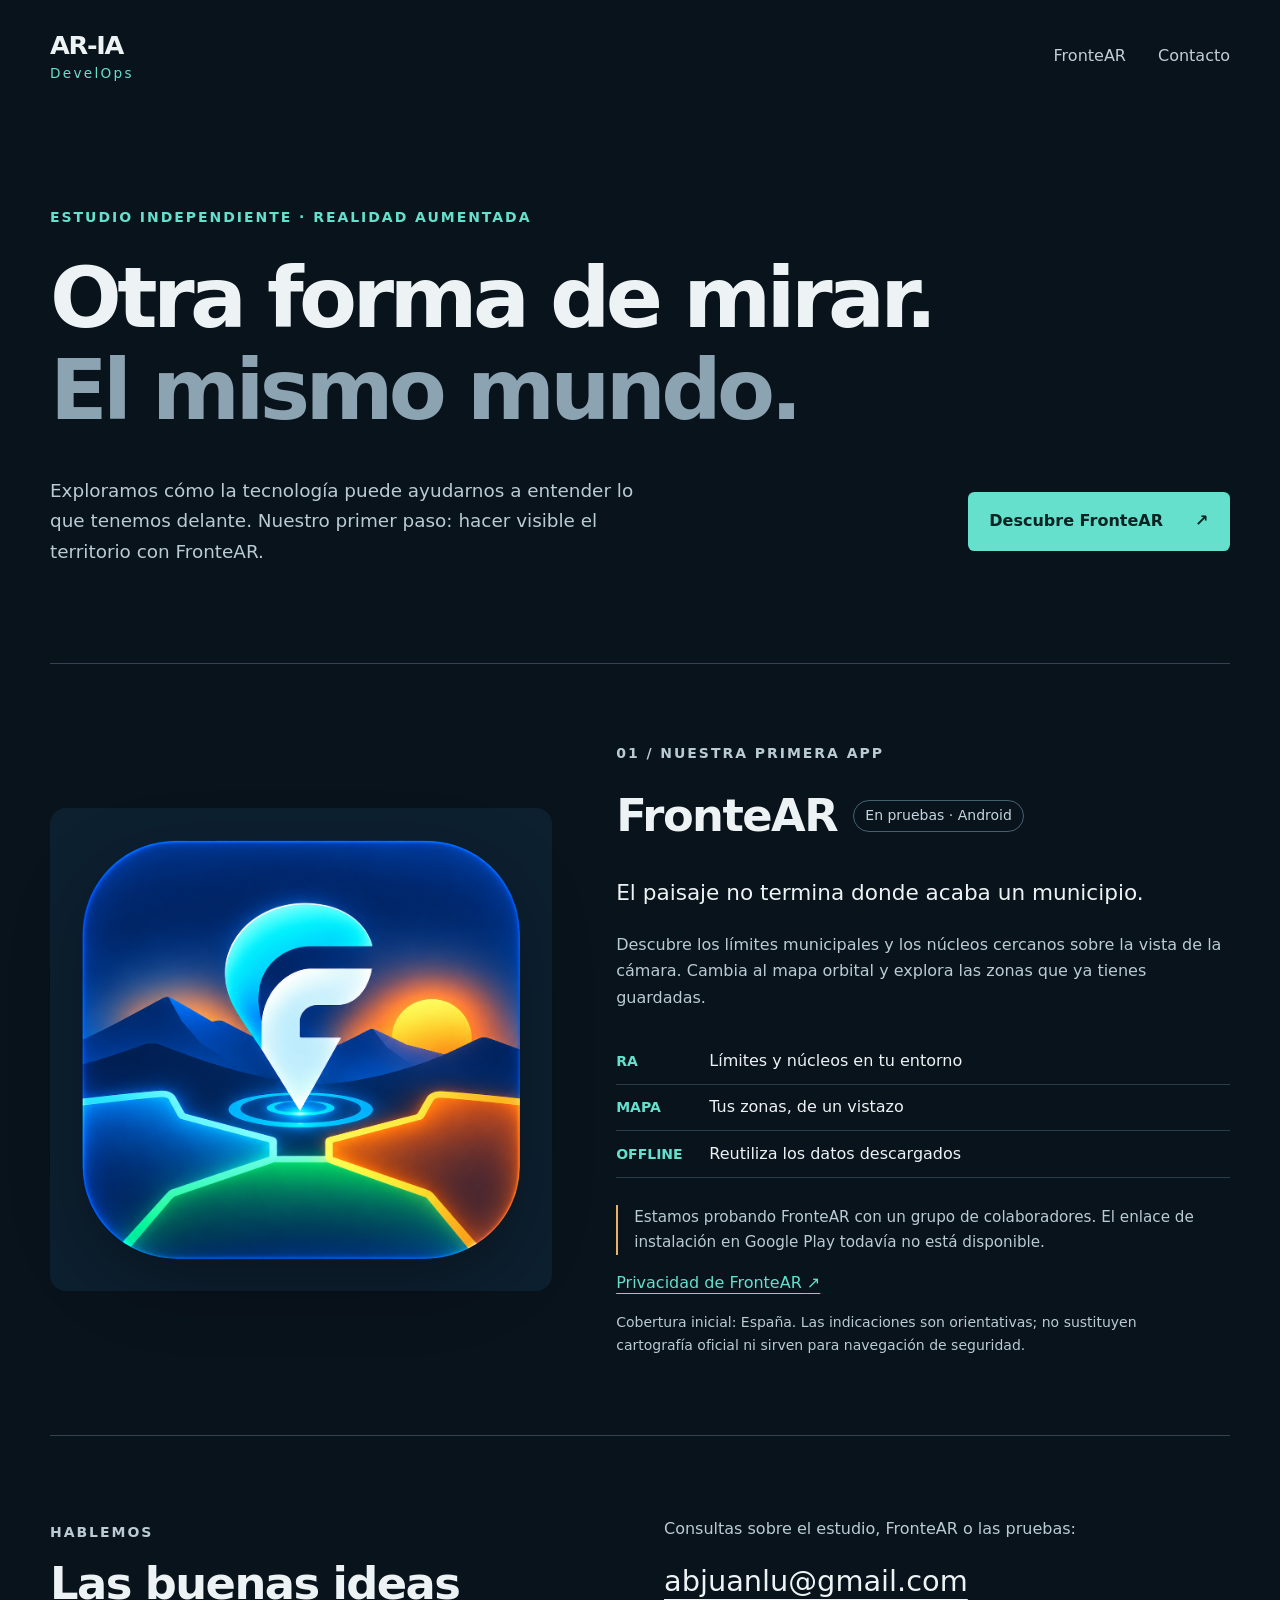
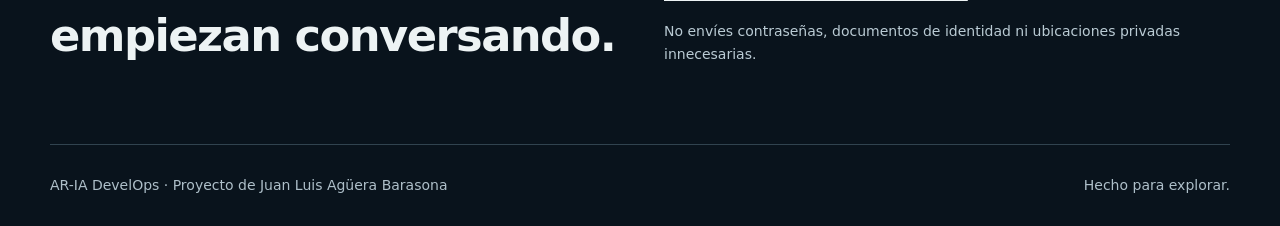
==== index.html @ be5ad939 "Publish studio website and FronteAR privacy policy" ====
<!doctype html>
<html lang="es"><head><meta charset="utf-8"><meta name="viewport" content="width=device-width,initial-scale=1"><meta name="description" content="AR-IA DevelOps. Un estudio independiente que explora nuevas formas de mirar el territorio con realidad aumentada."><title>AR-IA DevelOps — Otras formas de mirar</title><link rel="icon" href="data:image/svg+xml,%3Csvg xmlns='http://www.w3.org/2000/svg' viewBox='0 0 32 32'%3E%3Crect width='32' height='32' rx='8' fill='%2309131c'/%3E%3Cpath d='M7 24L16 7l9 17M11 18h10' fill='none' stroke='%2364e0cd' stroke-width='3'/%3E%3C/svg%3E"><link rel="stylesheet" href="styles.css"></head>
<body><a class="skip" href="#contenido">Saltar al contenido</a><header class="wrap"><a class="brand" href="index.html" aria-label="AR-IA DevelOps, inicio">AR-IA<span>DevelOps</span></a><nav aria-label="Principal"><a href="#frontear">FronteAR</a><a href="#contacto">Contacto</a></nav></header>
<main id="contenido"><section class="hero wrap"><p class="eyebrow">ESTUDIO INDEPENDIENTE · REALIDAD AUMENTADA</p><h1>Otra forma de mirar.<br><em>El mismo mundo.</em></h1><div class="intro"><p>Exploramos cómo la tecnología puede ayudarnos a entender lo que tenemos delante. Nuestro primer paso: hacer visible el territorio con FronteAR.</p><a class="button" href="#frontear">Descubre FronteAR <span aria-hidden="true">↗</span></a></div></section>
<section id="frontear" class="project wrap" aria-labelledby="project-title"><div class="art"><img src="frontear.png" alt="Icono de FronteAR: un marcador sobre un paisaje con fronteras de colores" width="1024" height="1024"></div><div class="project-copy"><p class="eyebrow">01 / NUESTRA PRIMERA APP</p><div class="title-row"><h2 id="project-title">FronteAR</h2><span class="badge">En pruebas · Android</span></div><p class="lead">El paisaje no termina donde acaba un municipio.</p><p>Descubre los límites municipales y los núcleos cercanos sobre la vista de la cámara. Cambia al mapa orbital y explora las zonas que ya tienes guardadas.</p><ul class="features"><li><span>RA</span> Límites y núcleos en tu entorno</li><li><span>MAPA</span> Tus zonas, de un vistazo</li><li><span>OFFLINE</span> Reutiliza los datos descargados</li></ul><p class="availability">Estamos probando FronteAR con un grupo de colaboradores. El enlace de instalación en Google Play todavía no está disponible.</p><a class="text-link" href="privacidad-frontear.html">Privacidad de FronteAR <span aria-hidden="true">↗</span></a><p class="small">Cobertura inicial: España. Las indicaciones son orientativas; no sustituyen cartografía oficial ni sirven para navegación de seguridad.</p></div></section>
<section id="contacto" class="contact wrap"><div><p class="eyebrow">HABLEMOS</p><h2>Las buenas ideas<br>empiezan conversando.</h2></div><div><p>Consultas sobre el estudio, FronteAR o las pruebas:</p><a class="email" href="mailto:abjuanlu@gmail.com">abjuanlu@gmail.com</a><p class="small">No envíes contraseñas, documentos de identidad ni ubicaciones privadas innecesarias.</p></div></section></main><footer class="wrap"><span>AR-IA DevelOps · Proyecto de Juan Luis Agüera Barasona</span><span>Hecho para explorar.</span></footer></body></html>
---- styles.css ----
*{box-sizing:border-box}html{scroll-behavior:smooth;scroll-padding-top:2rem}body{margin:0;background:#09131c;color:#edf3f4;font:1rem/1.65 system-ui,-apple-system,"Segoe UI",sans-serif}.wrap{width:min(1180px,calc(100% - 3rem));margin:auto}a{color:inherit}a:focus-visible{outline:3px solid #ffcc78;outline-offset:6px}.skip{position:absolute;top:-100px;left:1rem;z-index:5;background:#fff;color:#09131c;padding:.7rem}.skip:focus{top:1rem}.preview{background:#172b36;color:#c3d5dc;text-align:center;font-size:.875rem;padding:.35rem 1rem}header{display:flex;justify-content:space-between;align-items:center;padding:2rem 0}.brand{text-decoration:none;font-size:1.6rem;letter-spacing:-.05em;font-weight:800;line-height:1.05}.brand span{display:block;font-size:.85rem;letter-spacing:.17em;font-weight:400;margin-top:.45rem;color:#64e0cd}nav{display:flex;gap:2rem}nav a{text-decoration:none;color:#c1ced5}nav a:hover,.text-link:hover{color:#64e0cd}.hero{padding:5rem 0 6rem}.eyebrow{font-size:.875rem;letter-spacing:.14em;color:#64e0cd;font-weight:650}h1{font-size:clamp(2.7rem,6.6vw,5.6rem);line-height:1.08;letter-spacing:-.055em;max-width:1000px;margin:1.5rem 0 2.5rem}h1 em{font-style:normal;color:#8ca3b2}.intro{display:flex;align-items:center;justify-content:space-between;gap:3rem}.intro p{max-width:590px;color:#bacbd4;font-size:1.15rem;margin:0}.button{display:inline-flex;gap:2rem;align-items:center;background:#64e0cd;color:#092323;text-decoration:none;padding:1rem 1.35rem;border-radius:.4rem;font-weight:700;white-space:nowrap}.button:hover{background:#a0f0e4}.project{display:grid;grid-template-columns:.9fr 1.1fr;border-top:1px solid #31434f;padding:4rem 0;gap:4rem;align-items:center}.art{background:#0d2030;border-radius:1rem;padding:2rem}.art img{display:block;width:100%;height:auto;border-radius:22%;box-shadow:0 24px 70px #0005}.title-row{display:flex;gap:1rem;align-items:center;flex-wrap:wrap}h2{font-size:clamp(2rem,3.5vw,3rem);line-height:1.15;letter-spacing:-.035em;margin:.7rem 0}.badge{font-size:.875rem;border:1px solid #456171;border-radius:2rem;padding:.2rem .7rem;color:#c5d5df}.lead{font-size:1.35rem;color:#edf3f4!important}.project-copy>p{color:#bacbd4}.features{list-style:none;padding:0;margin:1.7rem 0}.features li{border-bottom:1px solid #293c49;padding:.6rem 0}.features span{display:inline-block;width:5.5rem;font-size:.875rem;color:#64e0cd;font-weight:700}.availability{border-left:2px solid #e8b269;padding-left:1rem;font-size:.95rem}.text-link{color:#64e0cd;text-underline-offset:5px}.small{font-size:.875rem;color:#aebfc9;max-width:590px}.contact{border-top:1px solid #31434f;padding:4rem 0;display:grid;grid-template-columns:1fr 1fr;gap:3rem;align-items:center}.email{font-size:clamp(1.2rem,2.4vw,1.8rem);text-underline-offset:8px;overflow-wrap:anywhere}.contact p{color:#bacbd4}footer{border-top:1px solid #31434f;padding:1.8rem 0;display:flex;justify-content:space-between;gap:2rem;color:#aebfc9;font-size:.875rem}.document{max-width:780px;padding:3rem 0 5rem}.document h1{font-size:3rem}.document h2{font-size:1.5rem;margin-top:2.5rem}.notice{border:1px solid #bc914e;background:#282519;padding:1.25rem;border-radius:.4rem;color:#ffe0a8}@media(max-width:750px){header{padding:1.5rem 0}nav{gap:1rem}.hero{padding:2.5rem 0 3rem}.intro{display:block}.button{margin-top:1.5rem}.project,.contact{grid-template-columns:1fr;gap:2rem;padding:2.5rem 0}.art{max-width:420px;margin:auto;padding:1.5rem}footer{flex-direction:column;gap:.5rem}.document h1{font-size:2.3rem}}@media(prefers-reduced-motion:reduce){html{scroll-behavior:auto}}
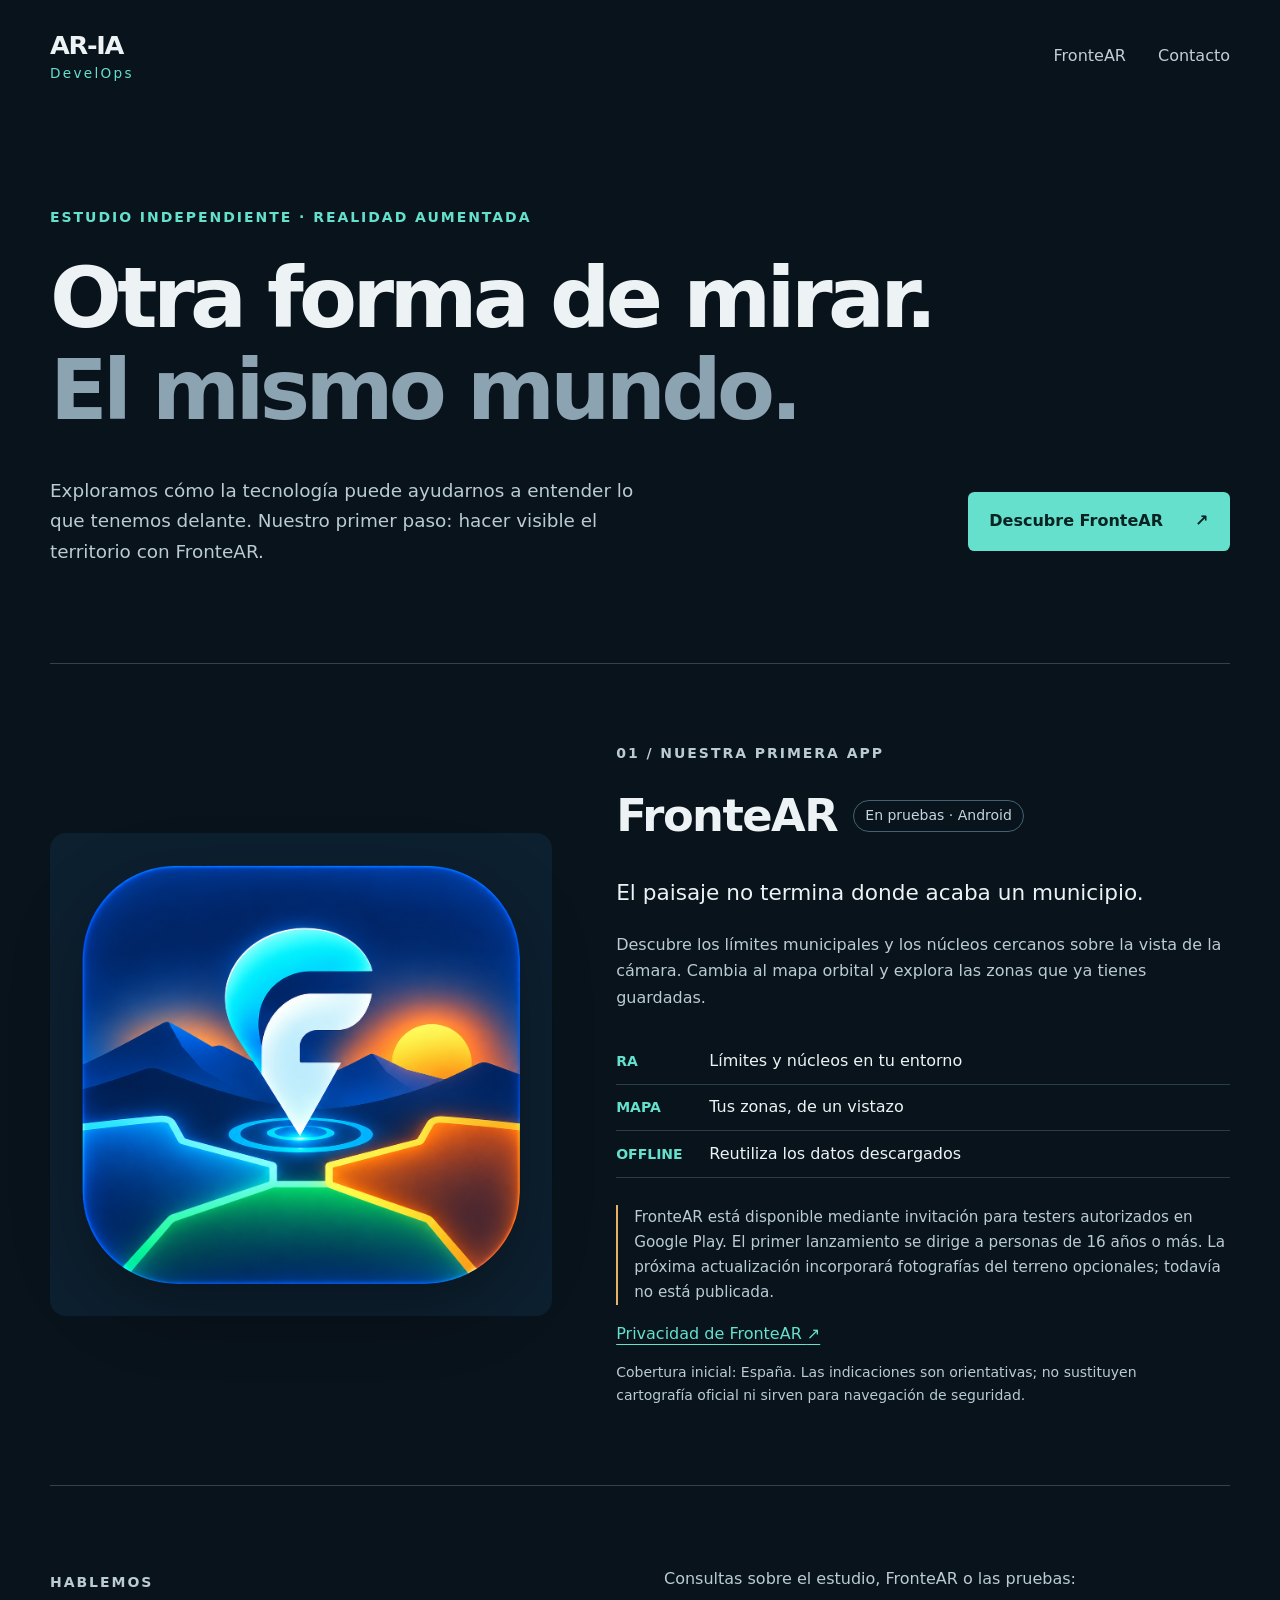
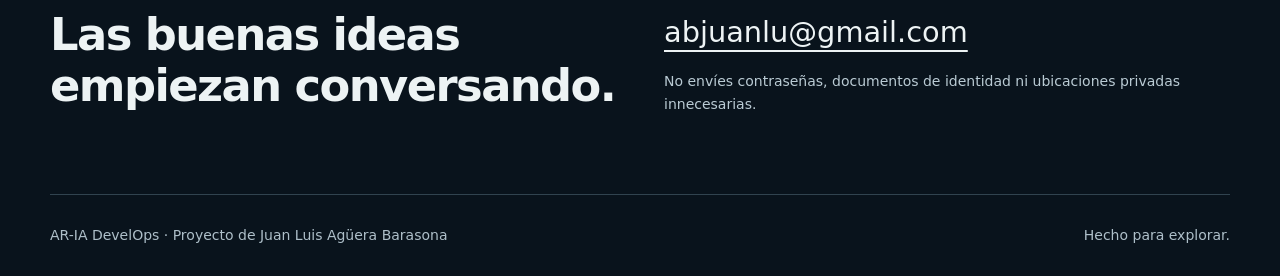
==== commit c24c5f92: "Publish studio website and FronteAR privacy policy" ====
--- a/index.html
+++ b/index.html
@@ -2,5 +2,5 @@
 <html lang="es"><head><meta charset="utf-8"><meta name="viewport" content="width=device-width,initial-scale=1"><meta name="description" content="AR-IA DevelOps. Un estudio independiente que explora nuevas formas de mirar el territorio con realidad aumentada."><title>AR-IA DevelOps — Otras formas de mirar</title><link rel="icon" href="data:image/svg+xml,%3Csvg xmlns='http://www.w3.org/2000/svg' viewBox='0 0 32 32'%3E%3Crect width='32' height='32' rx='8' fill='%2309131c'/%3E%3Cpath d='M7 24L16 7l9 17M11 18h10' fill='none' stroke='%2364e0cd' stroke-width='3'/%3E%3C/svg%3E"><link rel="stylesheet" href="styles.css"></head>
 <body><a class="skip" href="#contenido">Saltar al contenido</a><header class="wrap"><a class="brand" href="index.html" aria-label="AR-IA DevelOps, inicio">AR-IA<span>DevelOps</span></a><nav aria-label="Principal"><a href="#frontear">FronteAR</a><a href="#contacto">Contacto</a></nav></header>
 <main id="contenido"><section class="hero wrap"><p class="eyebrow">ESTUDIO INDEPENDIENTE · REALIDAD AUMENTADA</p><h1>Otra forma de mirar.<br><em>El mismo mundo.</em></h1><div class="intro"><p>Exploramos cómo la tecnología puede ayudarnos a entender lo que tenemos delante. Nuestro primer paso: hacer visible el territorio con FronteAR.</p><a class="button" href="#frontear">Descubre FronteAR <span aria-hidden="true">↗</span></a></div></section>
-<section id="frontear" class="project wrap" aria-labelledby="project-title"><div class="art"><img src="frontear.png" alt="Icono de FronteAR: un marcador sobre un paisaje con fronteras de colores" width="1024" height="1024"></div><div class="project-copy"><p class="eyebrow">01 / NUESTRA PRIMERA APP</p><div class="title-row"><h2 id="project-title">FronteAR</h2><span class="badge">En pruebas · Android</span></div><p class="lead">El paisaje no termina donde acaba un municipio.</p><p>Descubre los límites municipales y los núcleos cercanos sobre la vista de la cámara. Cambia al mapa orbital y explora las zonas que ya tienes guardadas.</p><ul class="features"><li><span>RA</span> Límites y núcleos en tu entorno</li><li><span>MAPA</span> Tus zonas, de un vistazo</li><li><span>OFFLINE</span> Reutiliza los datos descargados</li></ul><p class="availability">Estamos probando FronteAR con un grupo de colaboradores. El enlace de instalación en Google Play todavía no está disponible.</p><a class="text-link" href="privacidad-frontear.html">Privacidad de FronteAR <span aria-hidden="true">↗</span></a><p class="small">Cobertura inicial: España. Las indicaciones son orientativas; no sustituyen cartografía oficial ni sirven para navegación de seguridad.</p></div></section>
+<section id="frontear" class="project wrap" aria-labelledby="project-title"><div class="art"><img src="frontear.png" alt="Icono de FronteAR: un marcador sobre un paisaje con fronteras de colores" width="1024" height="1024"></div><div class="project-copy"><p class="eyebrow">01 / NUESTRA PRIMERA APP</p><div class="title-row"><h2 id="project-title">FronteAR</h2><span class="badge">En pruebas · Android</span></div><p class="lead">El paisaje no termina donde acaba un municipio.</p><p>Descubre los límites municipales y los núcleos cercanos sobre la vista de la cámara. Cambia al mapa orbital y explora las zonas que ya tienes guardadas.</p><ul class="features"><li><span>RA</span> Límites y núcleos en tu entorno</li><li><span>MAPA</span> Tus zonas, de un vistazo</li><li><span>OFFLINE</span> Reutiliza los datos descargados</li></ul><p class="availability">FronteAR está disponible mediante invitación para testers autorizados en Google Play. El primer lanzamiento se dirige a personas de 16 años o más. La próxima actualización incorporará fotografías del terreno opcionales; todavía no está publicada.</p><a class="text-link" href="privacidad-frontear.html">Privacidad de FronteAR <span aria-hidden="true">↗</span></a><p class="small">Cobertura inicial: España. Las indicaciones son orientativas; no sustituyen cartografía oficial ni sirven para navegación de seguridad.</p></div></section>
 <section id="contacto" class="contact wrap"><div><p class="eyebrow">HABLEMOS</p><h2>Las buenas ideas<br>empiezan conversando.</h2></div><div><p>Consultas sobre el estudio, FronteAR o las pruebas:</p><a class="email" href="mailto:abjuanlu@gmail.com">abjuanlu@gmail.com</a><p class="small">No envíes contraseñas, documentos de identidad ni ubicaciones privadas innecesarias.</p></div></section></main><footer class="wrap"><span>AR-IA DevelOps · Proyecto de Juan Luis Agüera Barasona</span><span>Hecho para explorar.</span></footer></body></html>
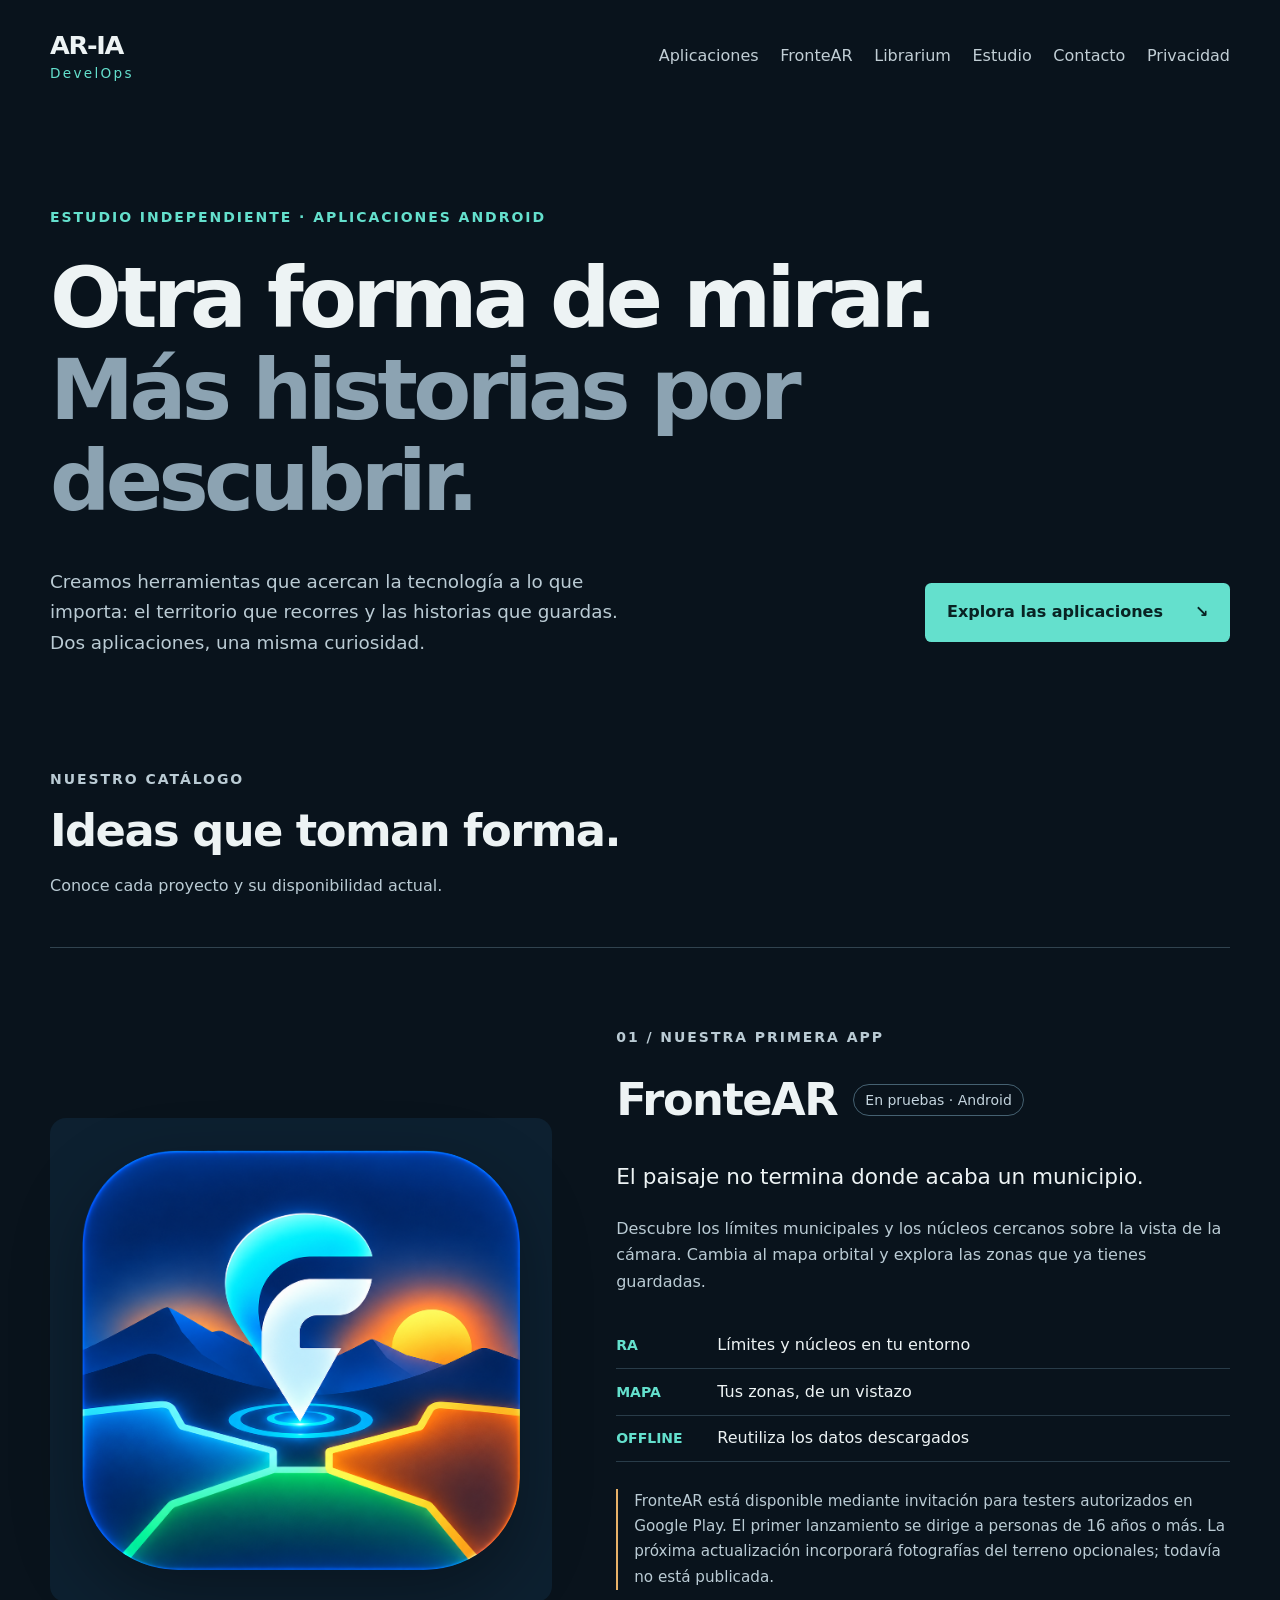
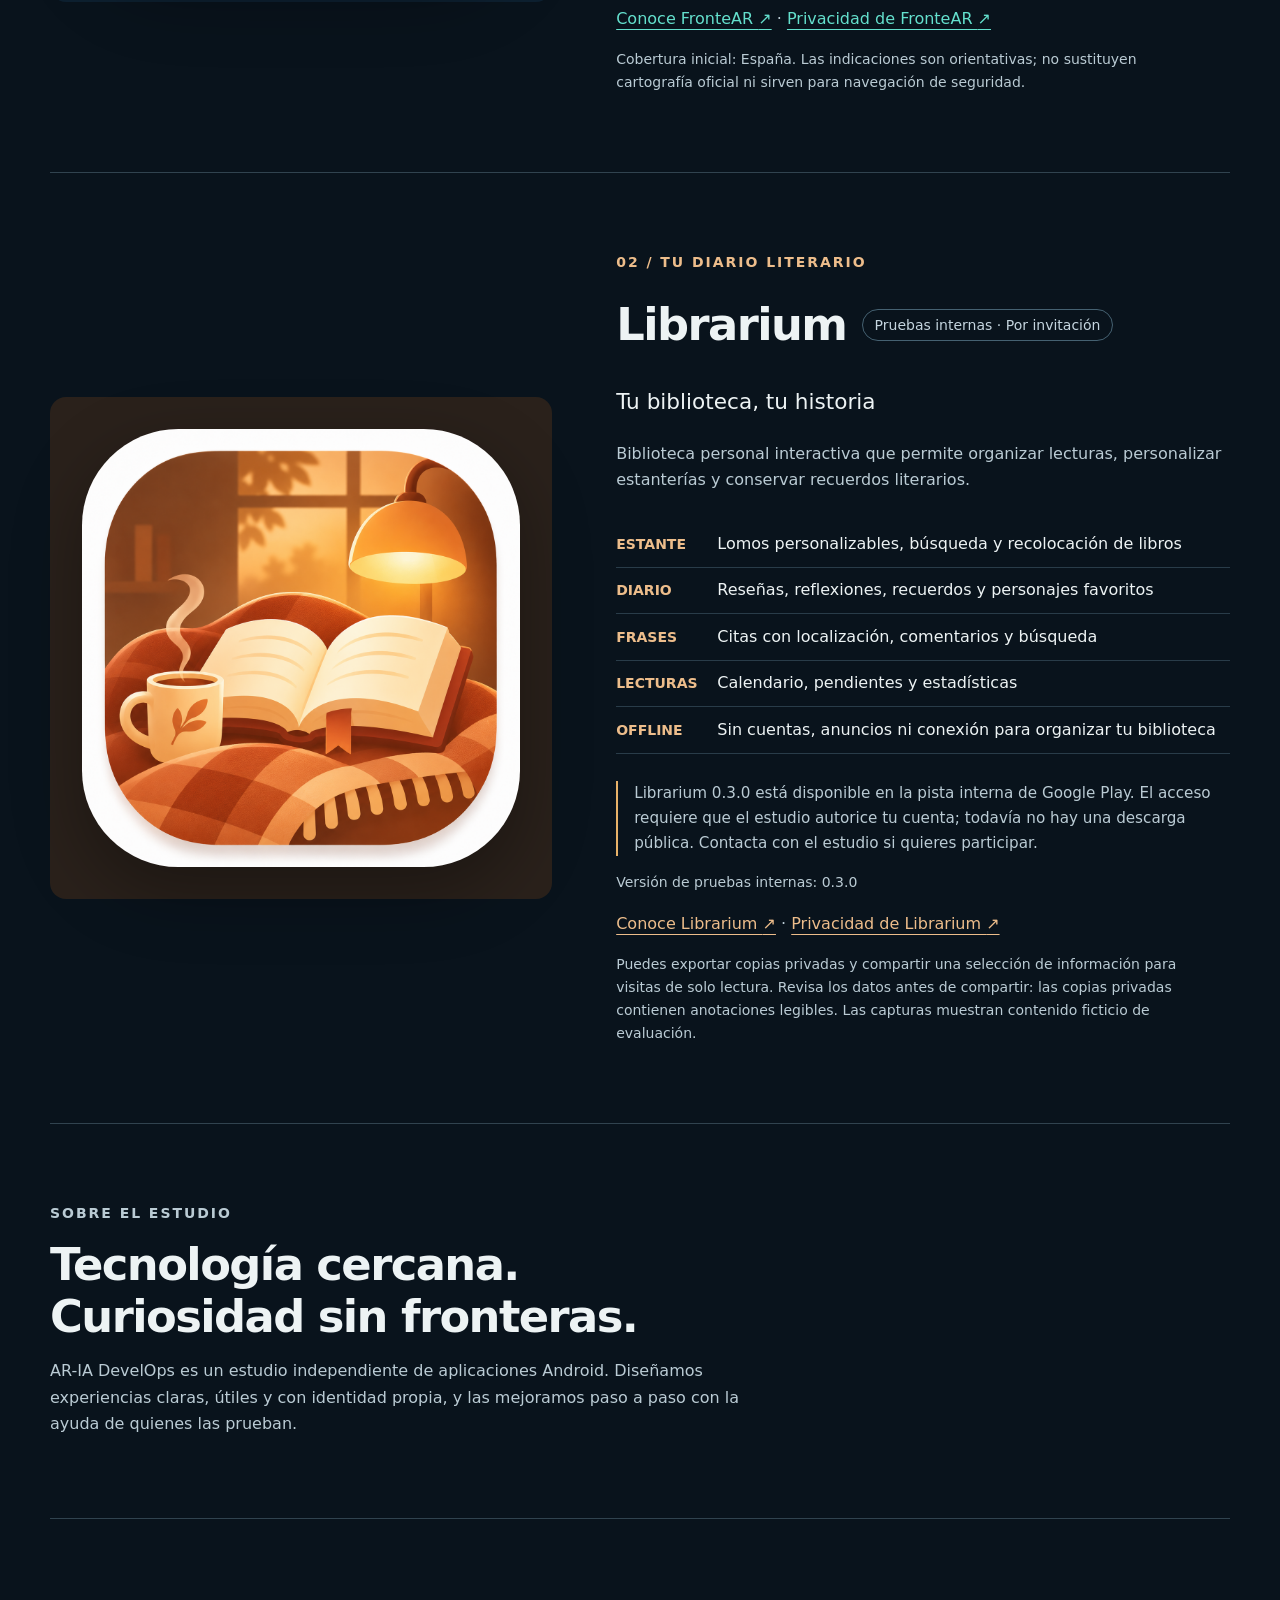
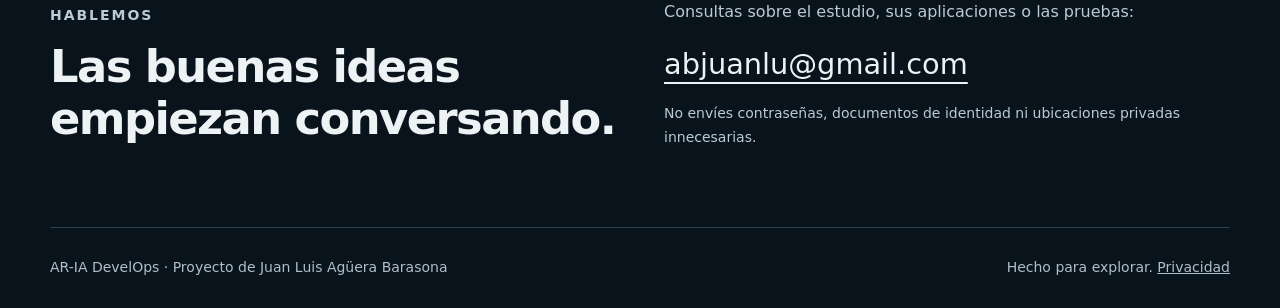
==== commit 9388cca2: "feat: publish Librarium in the studio app catalog" ====
--- a/index.html
+++ b/index.html
@@ -1,6 +1,19 @@
 <!doctype html>
-<html lang="es"><head><meta charset="utf-8"><meta name="viewport" content="width=device-width,initial-scale=1"><meta name="description" content="AR-IA DevelOps. Un estudio independiente que explora nuevas formas de mirar el territorio con realidad aumentada."><title>AR-IA DevelOps — Otras formas de mirar</title><link rel="icon" href="data:image/svg+xml,%3Csvg xmlns='http://www.w3.org/2000/svg' viewBox='0 0 32 32'%3E%3Crect width='32' height='32' rx='8' fill='%2309131c'/%3E%3Cpath d='M7 24L16 7l9 17M11 18h10' fill='none' stroke='%2364e0cd' stroke-width='3'/%3E%3C/svg%3E"><link rel="stylesheet" href="styles.css"></head>
-<body><a class="skip" href="#contenido">Saltar al contenido</a><header class="wrap"><a class="brand" href="index.html" aria-label="AR-IA DevelOps, inicio">AR-IA<span>DevelOps</span></a><nav aria-label="Principal"><a href="#frontear">FronteAR</a><a href="#contacto">Contacto</a></nav></header>
-<main id="contenido"><section class="hero wrap"><p class="eyebrow">ESTUDIO INDEPENDIENTE · REALIDAD AUMENTADA</p><h1>Otra forma de mirar.<br><em>El mismo mundo.</em></h1><div class="intro"><p>Exploramos cómo la tecnología puede ayudarnos a entender lo que tenemos delante. Nuestro primer paso: hacer visible el territorio con FronteAR.</p><a class="button" href="#frontear">Descubre FronteAR <span aria-hidden="true">↗</span></a></div></section>
-<section id="frontear" class="project wrap" aria-labelledby="project-title"><div class="art"><img src="frontear.png" alt="Icono de FronteAR: un marcador sobre un paisaje con fronteras de colores" width="1024" height="1024"></div><div class="project-copy"><p class="eyebrow">01 / NUESTRA PRIMERA APP</p><div class="title-row"><h2 id="project-title">FronteAR</h2><span class="badge">En pruebas · Android</span></div><p class="lead">El paisaje no termina donde acaba un municipio.</p><p>Descubre los límites municipales y los núcleos cercanos sobre la vista de la cámara. Cambia al mapa orbital y explora las zonas que ya tienes guardadas.</p><ul class="features"><li><span>RA</span> Límites y núcleos en tu entorno</li><li><span>MAPA</span> Tus zonas, de un vistazo</li><li><span>OFFLINE</span> Reutiliza los datos descargados</li></ul><p class="availability">FronteAR está disponible mediante invitación para testers autorizados en Google Play. El primer lanzamiento se dirige a personas de 16 años o más. La próxima actualización incorporará fotografías del terreno opcionales; todavía no está publicada.</p><a class="text-link" href="privacidad-frontear.html">Privacidad de FronteAR <span aria-hidden="true">↗</span></a><p class="small">Cobertura inicial: España. Las indicaciones son orientativas; no sustituyen cartografía oficial ni sirven para navegación de seguridad.</p></div></section>
-<section id="contacto" class="contact wrap"><div><p class="eyebrow">HABLEMOS</p><h2>Las buenas ideas<br>empiezan conversando.</h2></div><div><p>Consultas sobre el estudio, FronteAR o las pruebas:</p><a class="email" href="mailto:abjuanlu@gmail.com">abjuanlu@gmail.com</a><p class="small">No envíes contraseñas, documentos de identidad ni ubicaciones privadas innecesarias.</p></div></section></main><footer class="wrap"><span>AR-IA DevelOps · Proyecto de Juan Luis Agüera Barasona</span><span>Hecho para explorar.</span></footer></body></html>
+<html lang="es"><head><meta charset="utf-8"><meta name="viewport" content="width=device-width,initial-scale=1">
+<meta name="description" content="Estudio independiente de aplicaciones Android. Descubre FronteAR y Librarium: territorio, lecturas y nuevas formas de explorar."><title>AR-IA DevelOps — Aplicaciones con otra mirada</title>
+<link rel="canonical" href="https://jagubar-beep.github.io/ar-ia-develops-web/">
+<link rel="icon" href="data:image/svg+xml,%3Csvg xmlns='http://www.w3.org/2000/svg' viewBox='0 0 32 32'%3E%3Crect width='32' height='32' rx='8' fill='%2309131c'/%3E%3Cpath d='M7 24L16 7l9 17M11 18h10' fill='none' stroke='%2364e0cd' stroke-width='3'/%3E%3C/svg%3E">
+<link rel="stylesheet" href="styles.css"><link rel="stylesheet" href="catalog.css"></head><body>
+<a class="skip" href="#contenido">Saltar al contenido</a>
+<header class="wrap"><a class="brand" href="index.html" aria-label="AR-IA DevelOps, inicio">AR-IA<span>DevelOps</span></a>
+<nav aria-label="Principal"><a href="index.html#aplicaciones">Aplicaciones</a><a href="index.html#frontear">FronteAR</a><a href="index.html#librarium">Librarium</a><a href="index.html#estudio">Estudio</a><a href="index.html#contacto">Contacto</a><a href="privacidad.html">Privacidad</a></nav></header><main id="contenido"><section class="hero wrap"><p class="eyebrow">ESTUDIO INDEPENDIENTE · APLICACIONES ANDROID</p><h1>Otra forma de mirar.<br><em>Más historias por descubrir.</em></h1><div class="intro"><p>Creamos herramientas que acercan la tecnología a lo que importa: el territorio que recorres y las historias que guardas. Dos aplicaciones, una misma curiosidad.</p><a class="button" href="#aplicaciones">Explora las aplicaciones <span aria-hidden="true">↘</span></a></div></section>
+<section id="aplicaciones" class="wrap catalog-heading"><p class="eyebrow">NUESTRO CATÁLOGO</p><h2>Ideas que toman forma.</h2><p>Conoce cada proyecto y su disponibilidad actual.</p></section><section id="frontear" class="project wrap frontear" aria-labelledby="frontear-title">
+<div class="art"><img src="frontear.png" alt="Icono de FronteAR: un marcador sobre un paisaje con fronteras de colores" width="1024" height="1024" loading="lazy"></div>
+<div class="project-copy"><p class="eyebrow">01 / NUESTRA PRIMERA APP</p><div class="title-row"><h2 id="frontear-title">FronteAR</h2><span class="badge">En pruebas · Android</span></div>
+<p class="lead">El paisaje no termina donde acaba un municipio.</p><p>Descubre los límites municipales y los núcleos cercanos sobre la vista de la cámara. Cambia al mapa orbital y explora las zonas que ya tienes guardadas.</p><ul class="features"><li><span>RA</span> Límites y núcleos en tu entorno</li><li><span>MAPA</span> Tus zonas, de un vistazo</li><li><span>OFFLINE</span> Reutiliza los datos descargados</li></ul>
+<p class="availability">FronteAR está disponible mediante invitación para testers autorizados en Google Play. El primer lanzamiento se dirige a personas de 16 años o más. La próxima actualización incorporará fotografías del terreno opcionales; todavía no está publicada.</p><p><a class="text-link" href="frontear.html">Conoce FronteAR <span aria-hidden="true">↗</span></a> · <a class="text-link" href="privacidad-frontear.html">Privacidad de FronteAR <span aria-hidden="true">↗</span></a></p><p class="small">Cobertura inicial: España. Las indicaciones son orientativas; no sustituyen cartografía oficial ni sirven para navegación de seguridad.</p></div></section><section id="librarium" class="project wrap librarium" aria-labelledby="librarium-title">
+<div class="art"><img src="assets/librarium/icon.png" alt="Icono de Librarium: un libro abierto y una taza bajo una lámpara de luz cálida" width="1024" height="1024" loading="lazy"></div>
+<div class="project-copy"><p class="eyebrow">02 / TU DIARIO LITERARIO</p><div class="title-row"><h2 id="librarium-title">Librarium</h2><span class="badge">Pruebas internas · Por invitación</span></div>
+<p class="lead">Tu biblioteca, tu historia</p><p>Biblioteca personal interactiva que permite organizar lecturas, personalizar estanterías y conservar recuerdos literarios.</p><ul class="features"><li><span>ESTANTE</span> Lomos personalizables, búsqueda y recolocación de libros</li><li><span>DIARIO</span> Reseñas, reflexiones, recuerdos y personajes favoritos</li><li><span>FRASES</span> Citas con localización, comentarios y búsqueda</li><li><span>LECTURAS</span> Calendario, pendientes y estadísticas</li><li><span>OFFLINE</span> Sin cuentas, anuncios ni conexión para organizar tu biblioteca</li></ul>
+<p class="availability">Librarium 0.3.0 está disponible en la pista interna de Google Play. El acceso requiere que el estudio autorice tu cuenta; todavía no hay una descarga pública. Contacta con el estudio si quieres participar.</p><p class="small">Versión de pruebas internas: 0.3.0</p><p><a class="text-link" href="librarium.html">Conoce Librarium <span aria-hidden="true">↗</span></a> · <a class="text-link" href="privacidad-librarium.html">Privacidad de Librarium <span aria-hidden="true">↗</span></a></p><p class="small">Puedes exportar copias privadas y compartir una selección de información para visitas de solo lectura. Revisa los datos antes de compartir: las copias privadas contienen anotaciones legibles. Las capturas muestran contenido ficticio de evaluación.</p></div></section><section id="estudio" class="wrap about"><p class="eyebrow">SOBRE EL ESTUDIO</p><h2>Tecnología cercana.<br>Curiosidad sin fronteras.</h2><p>AR-IA DevelOps es un estudio independiente de aplicaciones Android. Diseñamos experiencias claras, útiles y con identidad propia, y las mejoramos paso a paso con la ayuda de quienes las prueban.</p></section>
+<section id="contacto" class="contact wrap"><div><p class="eyebrow">HABLEMOS</p><h2>Las buenas ideas<br>empiezan conversando.</h2></div><div><p>Consultas sobre el estudio, sus aplicaciones o las pruebas:</p><a class="email" href="mailto:abjuanlu@gmail.com">abjuanlu@gmail.com</a><p class="small">No envíes contraseñas, documentos de identidad ni ubicaciones privadas innecesarias.</p></div></section></main><footer class="wrap"><span>AR-IA DevelOps · Proyecto de Juan Luis Agüera Barasona</span><span>Hecho para explorar. <a href="privacidad.html">Privacidad</a></span></footer></body></html>
--- a/catalog.css
+++ b/catalog.css
@@ -0,0 +1,2 @@
+/* Additions to the established studio design. FronteAR colors and routes remain. */
+nav{flex-wrap:wrap;justify-content:flex-end;gap:.65rem 1.35rem}header{gap:2rem}.catalog-heading{padding-bottom:2rem}.catalog-heading>p,.about>p{color:#bacbd4}.project h1{font-size:clamp(2.5rem,4.5vw,4rem);margin:.7rem 0;letter-spacing:-.035em}.librarium .art{background:#2a211b}.librarium .eyebrow,.librarium .features span{color:#edbd8b}.features span{width:6rem}.librarium .text-link{color:#edbd8b}.about{border-top:1px solid #31434f;padding:4rem 0}.about>p{max-width:720px}.gallery-section{padding:1rem 0 4rem}.gallery{display:grid;grid-template-columns:repeat(4,minmax(0,1fr));gap:1.5rem}.gallery figure{margin:0;min-width:0}.gallery img{display:block;max-width:100%;height:auto;border:1px solid #456171;border-radius:.8rem}.gallery figcaption{color:#bacbd4;font-size:.9rem;padding-top:.75rem}.news{padding:2rem 0;border-top:1px solid #31434f}.back-link{padding:1rem 0 4rem}.document code{overflow-wrap:anywhere}.document h1{overflow-wrap:anywhere}.document p,.document li{overflow-wrap:break-word}@media(max-width:750px){header{align-items:flex-start;gap:1rem;flex-direction:column}nav{justify-content:flex-start;gap:.5rem 1rem}.gallery{grid-template-columns:repeat(2,minmax(0,1fr));gap:1rem}.about{padding:2.5rem 0}.title-row{align-items:flex-start}.badge{max-width:100%}.intro .button{white-space:normal}.project h1{font-size:2.5rem}.wrap{width:min(1180px,calc(100% - 2rem))}}@media(max-width:380px){.gallery{grid-template-columns:1fr}.gallery figure{max-width:260px;margin:auto}}
